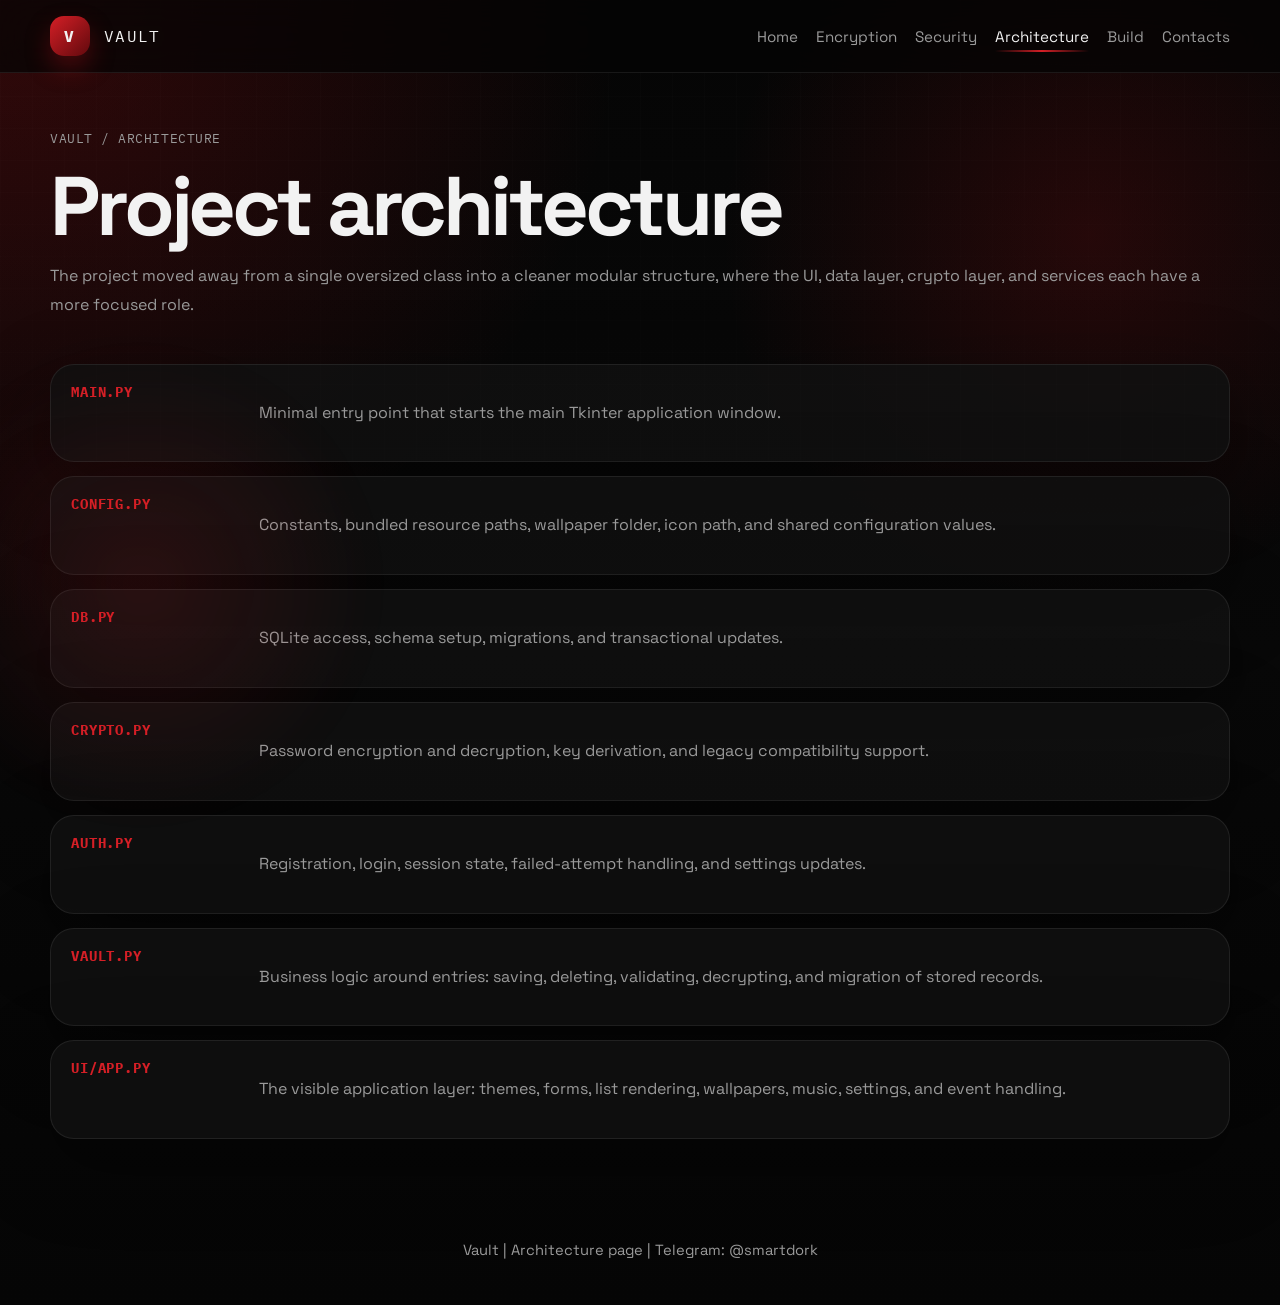
==== architecture.html @ 99ae50ad "Add Vault multi-page GitHub Pages site" ====
<!DOCTYPE html>
<html lang="en">
<head>
    <meta charset="UTF-8">
    <meta name="viewport" content="width=device-width, initial-scale=1.0">
    <meta name="description" content="Vault page about project architecture and modules.">
    <title>Vault | Architecture</title>
    <link rel="icon" type="image/x-icon" href="app.ico">
    <link rel="preconnect" href="https://fonts.googleapis.com">
    <link rel="preconnect" href="https://fonts.gstatic.com" crossorigin>
    <link href="https://fonts.googleapis.com/css2?family=Space+Grotesk:wght@400;500;700&family=IBM+Plex+Mono:wght@400;500;700&display=swap" rel="stylesheet">
    <link rel="stylesheet" href="styles.css">
</head>
<body>
    <header class="topbar">
        <div class="container topbar-inner">
            <a class="brand" href="index.html">
                <span class="brand-mark">V</span>
                <span>Vault</span>
            </a>
            <nav class="nav">
                <a href="index.html">Home</a>
                <a href="encryption.html">Encryption</a>
                <a href="security.html">Security</a>
                <a class="active" href="architecture.html">Architecture</a>
                <a href="build.html">Build</a>
                <a href="https://t.me/smartdork" target="_blank" rel="noopener noreferrer">Contacts</a>
            </nav>
        </div>
    </header>

    <main class="page">
        <div class="container">
            <div class="breadcrumb">Vault / Architecture</div>
            <h1 class="page-title">Project architecture</h1>
            <p class="lead">
                The project moved away from a single oversized class into a cleaner modular structure,
                where the UI, data layer, crypto layer, and services each have a more focused role.
            </p>

            <section class="content">
                <div class="timeline">
                    <article class="timeline-item">
                        <strong>main.py</strong>
                        <p>Minimal entry point that starts the main Tkinter application window.</p>
                    </article>
                    <article class="timeline-item">
                        <strong>config.py</strong>
                        <p>Constants, bundled resource paths, wallpaper folder, icon path, and shared configuration values.</p>
                    </article>
                    <article class="timeline-item">
                        <strong>db.py</strong>
                        <p>SQLite access, schema setup, migrations, and transactional updates.</p>
                    </article>
                    <article class="timeline-item">
                        <strong>crypto.py</strong>
                        <p>Password encryption and decryption, key derivation, and legacy compatibility support.</p>
                    </article>
                    <article class="timeline-item">
                        <strong>auth.py</strong>
                        <p>Registration, login, session state, failed-attempt handling, and settings updates.</p>
                    </article>
                    <article class="timeline-item">
                        <strong>vault.py</strong>
                        <p>Business logic around entries: saving, deleting, validating, decrypting, and migration of stored records.</p>
                    </article>
                    <article class="timeline-item">
                        <strong>ui/app.py</strong>
                        <p>The visible application layer: themes, forms, list rendering, wallpapers, music, settings, and event handling.</p>
                    </article>
                </div>
            </section>
        </div>
    </main>

    <footer>
        <div class="container">
            Vault | Architecture page | Telegram: @smartdork
        </div>
    </footer>
</body>
</html>
---- styles.css ----
:root {
    --bg: #050505;
    --bg-soft: #101010;
    --bg-panel: rgba(16, 16, 16, 0.88);
    --bg-panel-strong: rgba(10, 10, 10, 0.96);
    --text: #f2f2f2;
    --muted: #9a9a9a;
    --accent: #b31217;
    --accent-bright: #d51f26;
    --line: rgba(255, 255, 255, 0.08);
    --shadow: 0 24px 80px rgba(0, 0, 0, 0.45);
    --radius-xl: 32px;
    --radius-lg: 24px;
    --radius-md: 18px;
    --max-width: 1180px;
}

* {
    box-sizing: border-box;
}

html {
    scroll-behavior: smooth;
}

body {
    margin: 0;
    color: var(--text);
    background:
        radial-gradient(circle at top left, rgba(179, 18, 23, 0.26), transparent 34%),
        radial-gradient(circle at 85% 18%, rgba(179, 18, 23, 0.18), transparent 24%),
        linear-gradient(180deg, #050505 0%, #090909 50%, #050505 100%);
    font-family: "Space Grotesk", sans-serif;
    min-height: 100vh;
    overflow-x: hidden;
}

body::before {
    content: "";
    position: fixed;
    inset: 0;
    background-image:
        linear-gradient(rgba(255, 255, 255, 0.02) 1px, transparent 1px),
        linear-gradient(90deg, rgba(255, 255, 255, 0.02) 1px, transparent 1px);
    background-size: 32px 32px;
    pointer-events: none;
    mask-image: linear-gradient(180deg, rgba(0, 0, 0, 0.65), transparent 95%);
}

body::after {
    content: "";
    position: fixed;
    inset: auto auto 8% -8%;
    width: 38vw;
    height: 38vw;
    border-radius: 50%;
    background: radial-gradient(circle, rgba(213, 31, 38, 0.14), transparent 68%);
    filter: blur(18px);
    pointer-events: none;
    animation: driftGlow 14s ease-in-out infinite alternate;
}

a {
    color: inherit;
    text-decoration: none;
}

.container {
    width: min(calc(100% - 32px), var(--max-width));
    margin: 0 auto;
}

.topbar {
    position: sticky;
    top: 0;
    z-index: 20;
    backdrop-filter: blur(18px);
    background: rgba(5, 5, 5, 0.72);
    border-bottom: 1px solid var(--line);
}

.topbar-inner {
    display: flex;
    align-items: center;
    justify-content: space-between;
    gap: 20px;
    padding: 16px 0;
}

.brand {
    display: flex;
    align-items: center;
    gap: 14px;
    font-family: "IBM Plex Mono", monospace;
    letter-spacing: 0.08em;
    text-transform: uppercase;
}

.brand-mark {
    width: 40px;
    height: 40px;
    border-radius: 14px;
    display: grid;
    place-items: center;
    background: linear-gradient(135deg, var(--accent-bright), #61090d);
    box-shadow: 0 12px 24px rgba(179, 18, 23, 0.35);
    font-weight: 700;
    transition: transform 0.35s ease, box-shadow 0.35s ease;
}

.brand:hover .brand-mark {
    transform: rotate(-8deg) scale(1.08);
    box-shadow: 0 18px 34px rgba(213, 31, 38, 0.42);
}

.nav {
    display: flex;
    align-items: center;
    flex-wrap: wrap;
    gap: 18px;
    color: var(--muted);
    font-size: 0.95rem;
}

.nav a:hover,
.nav a.active {
    color: var(--text);
}

.nav a {
    position: relative;
    transition: color 0.25s ease;
}

.nav a::after {
    content: "";
    position: absolute;
    left: 0;
    bottom: -6px;
    width: 100%;
    height: 2px;
    transform: scaleX(0);
    transform-origin: left;
    background: linear-gradient(90deg, transparent, var(--accent-bright), transparent);
    transition: transform 0.25s ease;
}

.nav a:hover::after,
.nav a.active::after {
    transform: scaleX(1);
}

.page {
    padding: 56px 0 46px;
}

.hero {
    padding: 88px 0 54px;
}

.hero-shell,
.panel,
.card,
.timeline-item,
.contact-card,
.feature-card,
.stat {
    border: 1px solid var(--line);
    border-radius: var(--radius-lg);
    background: var(--bg-panel);
    box-shadow: var(--shadow);
}

.hero-shell {
    position: relative;
    overflow: hidden;
    border-radius: var(--radius-xl);
    background:
        linear-gradient(140deg, rgba(179, 18, 23, 0.18), rgba(5, 5, 5, 0.06) 28%, rgba(10, 10, 10, 0.94) 70%),
        var(--bg-panel-strong);
    padding: 42px;
}

.hero-shell::after {
    content: "";
    position: absolute;
    width: 420px;
    height: 420px;
    right: -120px;
    top: -120px;
    border-radius: 50%;
    background: radial-gradient(circle, rgba(213, 31, 38, 0.28), transparent 70%);
    pointer-events: none;
    animation: orbitGlow 12s linear infinite;
}

.hero-grid,
.two-col,
.feature-grid,
.stats,
.demo-shell,
.demo-fields {
    display: grid;
    gap: 18px;
}

.hero-grid {
    position: relative;
    z-index: 1;
    grid-template-columns: 1.45fr 0.9fr;
    gap: 28px;
    align-items: center;
}

.hero-copy {
    position: relative;
    z-index: 1;
}

.two-col {
    grid-template-columns: 1.05fr 0.95fr;
}

.feature-grid {
    grid-template-columns: repeat(3, 1fr);
}

.stats {
    grid-template-columns: repeat(4, 1fr);
    margin-top: 28px;
}

.demo-shell {
    grid-template-columns: 0.82fr 1.18fr;
    align-items: start;
}

.demo-sidebar {
    border: 1px solid var(--line);
    border-radius: var(--radius-lg);
    background: rgba(255, 255, 255, 0.03);
    box-shadow: var(--shadow);
    padding: 20px;
}

.demo-search {
    display: grid;
    gap: 10px;
    margin-bottom: 18px;
    color: var(--muted);
    font-size: 0.92rem;
}

.demo-search input {
    width: 100%;
    min-height: 48px;
    border-radius: 14px;
    border: 1px solid var(--line);
    background: rgba(255, 255, 255, 0.03);
    color: var(--text);
    padding: 0 16px;
    font: inherit;
    outline: none;
}

.demo-search input:focus {
    border-color: rgba(213, 31, 38, 0.6);
    box-shadow: 0 0 0 4px rgba(179, 18, 23, 0.14);
}

.vault-list {
    display: grid;
    gap: 12px;
}

.vault-item {
    width: 100%;
    display: grid;
    gap: 5px;
    text-align: left;
    padding: 16px;
    color: var(--text);
    background: rgba(255, 255, 255, 0.03);
    border: 1px solid var(--line);
    border-radius: 16px;
    cursor: pointer;
    transition: transform 0.25s ease, border-color 0.25s ease, background 0.25s ease, box-shadow 0.25s ease;
}

.vault-item:hover,
.vault-item.active {
    transform: translateY(-2px);
    border-color: rgba(213, 31, 38, 0.55);
    background: rgba(179, 18, 23, 0.1);
    box-shadow: 0 14px 28px rgba(179, 18, 23, 0.18);
}

.vault-item strong {
    font-size: 1rem;
}

.vault-item span {
    color: var(--muted);
    font-size: 0.9rem;
}

.demo-view {
    padding: 28px;
}

.demo-topline {
    display: flex;
    align-items: start;
    justify-content: space-between;
    gap: 16px;
    margin-bottom: 22px;
}

.strength-pill {
    display: inline-flex;
    align-items: center;
    min-height: 36px;
    padding: 0 14px;
    border-radius: 999px;
    border: 1px solid rgba(213, 31, 38, 0.28);
    background: rgba(179, 18, 23, 0.1);
    color: #ffd8da;
    font-family: "IBM Plex Mono", monospace;
    font-size: 0.82rem;
    text-transform: uppercase;
    letter-spacing: 0.08em;
}

.demo-fields {
    grid-template-columns: repeat(2, 1fr);
    margin-bottom: 22px;
}

.demo-field {
    border: 1px solid var(--line);
    border-radius: 18px;
    background: rgba(255, 255, 255, 0.03);
    padding: 18px;
}

.demo-field span {
    display: block;
    margin-bottom: 10px;
    color: var(--muted);
    font-size: 0.9rem;
}

.demo-field strong {
    font-size: 1rem;
    line-height: 1.6;
}

.password-row {
    display: flex;
    align-items: center;
    justify-content: space-between;
    gap: 14px;
}

.button-small {
    min-height: 40px;
    padding: 0 16px;
    font-size: 0.88rem;
}

.demo-actions {
    display: flex;
    flex-wrap: wrap;
    gap: 14px;
    margin-bottom: 18px;
}

.demo-terminal pre {
    min-height: 130px;
}

.eyebrow,
.section-tag,
.feature-kicker {
    font-family: "IBM Plex Mono", monospace;
}

.eyebrow {
    display: inline-flex;
    align-items: center;
    gap: 10px;
    padding: 10px 14px;
    border-radius: 999px;
    border: 1px solid rgba(213, 31, 38, 0.28);
    background: rgba(179, 18, 23, 0.1);
    color: #ffd8da;
    font-size: 0.84rem;
    letter-spacing: 0.04em;
}

h1 {
    margin: 18px 0;
    font-size: clamp(2.8rem, 7vw, 5.2rem);
    line-height: 0.95;
    letter-spacing: -0.05em;
}

h2 {
    margin: 0;
    font-size: clamp(1.9rem, 4vw, 3rem);
    letter-spacing: -0.04em;
}

h3 {
    margin-top: 0;
    font-size: 1.2rem;
}

.lead,
.section-copy,
.card p,
.feature-card p,
.timeline-item p,
.contact-card p,
.content p,
.content li {
    color: var(--muted);
    line-height: 1.8;
}

.hero p {
    max-width: 660px;
    color: #d1d1d1;
    font-size: 1.06rem;
    line-height: 1.8;
    margin: 0 0 28px;
}

.hero-actions,
.button-row {
    display: flex;
    flex-wrap: wrap;
    gap: 14px;
}

.button {
    display: inline-flex;
    align-items: center;
    justify-content: center;
    min-height: 50px;
    padding: 0 22px;
    border-radius: 16px;
    border: 1px solid transparent;
    font-weight: 700;
    position: relative;
    overflow: hidden;
    transition: transform 0.24s ease, border-color 0.24s ease, background 0.24s ease, box-shadow 0.24s ease;
}

.button:hover {
    transform: translateY(-3px) scale(1.01);
}

.button::before {
    content: "";
    position: absolute;
    inset: 0;
    background: linear-gradient(120deg, transparent 25%, rgba(255, 255, 255, 0.18) 50%, transparent 75%);
    transform: translateX(-120%);
    transition: transform 0.6s ease;
}

.button:hover::before {
    transform: translateX(120%);
}

.button-primary {
    background: linear-gradient(135deg, var(--accent), var(--accent-bright));
    box-shadow: 0 16px 34px rgba(179, 18, 23, 0.3);
}

.button-primary:hover {
    box-shadow: 0 22px 44px rgba(213, 31, 38, 0.38);
}

.button-secondary {
    border-color: var(--line);
    background: rgba(255, 255, 255, 0.03);
    color: var(--text);
}

.button-secondary:hover {
    border-color: rgba(213, 31, 38, 0.5);
    box-shadow: 0 14px 28px rgba(213, 31, 38, 0.12);
}

.panel,
.card,
.feature-card,
.stat,
.contact-card {
    padding: 24px;
    transition: transform 0.28s ease, border-color 0.28s ease, box-shadow 0.28s ease, background 0.28s ease;
}

.panel:hover,
.card:hover,
.feature-card:hover,
.stat:hover,
.contact-card:hover,
.demo-sidebar:hover {
    border-color: rgba(213, 31, 38, 0.32);
    box-shadow: 0 28px 90px rgba(0, 0, 0, 0.5);
}

.terminal {
    border-radius: 20px;
    overflow: hidden;
    border: 1px solid rgba(255, 255, 255, 0.08);
    background: #090909;
    box-shadow: inset 0 1px 0 rgba(255, 255, 255, 0.05);
    position: relative;
}

.terminal::after {
    content: "";
    position: absolute;
    inset: 0;
    background: linear-gradient(180deg, rgba(255, 255, 255, 0.02), transparent 35%);
    pointer-events: none;
}

.terminal-head {
    display: flex;
    gap: 8px;
    padding: 14px 16px;
    border-bottom: 1px solid rgba(255, 255, 255, 0.06);
    background: rgba(255, 255, 255, 0.03);
}

.terminal-head span {
    width: 10px;
    height: 10px;
    border-radius: 50%;
    background: rgba(255, 255, 255, 0.2);
}

.terminal pre {
    margin: 0;
    padding: 22px;
    color: #f4f4f4;
    font-family: "IBM Plex Mono", monospace;
    font-size: 0.88rem;
    line-height: 1.8;
    white-space: pre-wrap;
}

.section,
.content {
    padding: 28px 0;
}

.section-header {
    display: flex;
    align-items: end;
    justify-content: space-between;
    gap: 24px;
    margin-bottom: 24px;
}

.section-tag,
.feature-kicker {
    color: var(--accent-bright);
    font-size: 0.82rem;
    text-transform: uppercase;
    letter-spacing: 0.14em;
    margin-bottom: 10px;
}

.card ul,
.feature-card ul,
.content ul {
    margin: 12px 0 0;
    padding-left: 18px;
}

.timeline {
    display: grid;
    gap: 14px;
}

.timeline-item {
    padding: 18px 20px;
    display: grid;
    grid-template-columns: 170px 1fr;
    gap: 18px;
    align-items: start;
}

.timeline-item strong {
    color: var(--accent-bright);
    font-family: "IBM Plex Mono", monospace;
    font-size: 0.88rem;
    letter-spacing: 0.06em;
    text-transform: uppercase;
}

.contact-card {
    display: flex;
    align-items: center;
    justify-content: space-between;
    gap: 24px;
    overflow: hidden;
    position: relative;
}

.contact-card::before {
    content: "";
    position: absolute;
    inset: auto -100px -120px auto;
    width: 300px;
    height: 300px;
    border-radius: 50%;
    background: radial-gradient(circle, rgba(179, 18, 23, 0.25), transparent 72%);
    pointer-events: none;
}

.contact-card > * {
    position: relative;
    z-index: 1;
}

.page-title {
    margin-bottom: 10px;
}

.breadcrumb {
    color: var(--muted);
    font-family: "IBM Plex Mono", monospace;
    font-size: 0.84rem;
    letter-spacing: 0.04em;
    text-transform: uppercase;
    margin-bottom: 20px;
}

footer {
    padding: 28px 0 46px;
    color: var(--muted);
    text-align: center;
    font-size: 0.92rem;
}

.reveal {
    opacity: 0;
    transform: translateY(34px);
    transition: opacity 0.75s ease, transform 0.75s cubic-bezier(0.2, 0.7, 0.2, 1);
}

.reveal.is-visible {
    opacity: 1;
    transform: translateY(0);
}

.reveal-delay-1 {
    transition-delay: 0.08s;
}

.reveal-delay-2 {
    transition-delay: 0.16s;
}

.reveal-delay-3 {
    transition-delay: 0.24s;
}

.reveal-delay-4 {
    transition-delay: 0.32s;
}

.floating-panel {
    animation: floatCard 6.5s ease-in-out infinite;
}

.tilt-card {
    transform-style: preserve-3d;
    will-change: transform;
}

@keyframes driftGlow {
    0% {
        transform: translate3d(0, 0, 0) scale(1);
    }
    100% {
        transform: translate3d(12vw, -4vh, 0) scale(1.12);
    }
}

@keyframes orbitGlow {
    0% {
        transform: rotate(0deg) scale(1);
    }
    50% {
        transform: rotate(180deg) scale(1.05);
    }
    100% {
        transform: rotate(360deg) scale(1);
    }
}

@keyframes floatCard {
    0%,
    100% {
        transform: translateY(0);
    }
    50% {
        transform: translateY(-8px);
    }
}

@media (max-width: 1024px) {
    .hero-grid,
    .two-col,
    .feature-grid,
    .demo-shell {
        grid-template-columns: 1fr;
    }

    .stats {
        grid-template-columns: repeat(2, 1fr);
    }

    .floating-panel {
        animation-duration: 7.5s;
    }
}

@media (max-width: 720px) {
    .hero {
        padding-top: 54px;
    }

    .hero-shell,
    .panel,
    .card,
    .feature-card,
    .contact-card,
    .stat {
        padding: 22px;
    }

    .nav {
        display: none;
    }

    .stats {
        grid-template-columns: 1fr;
    }

    .section-header,
    .contact-card,
    .timeline-item,
    .demo-fields {
        grid-template-columns: 1fr;
        display: grid;
    }

    .timeline-item {
        gap: 10px;
    }

    .password-row,
    .demo-topline {
        flex-direction: column;
        align-items: start;
    }

    body::after {
        width: 70vw;
        height: 70vw;
    }
}
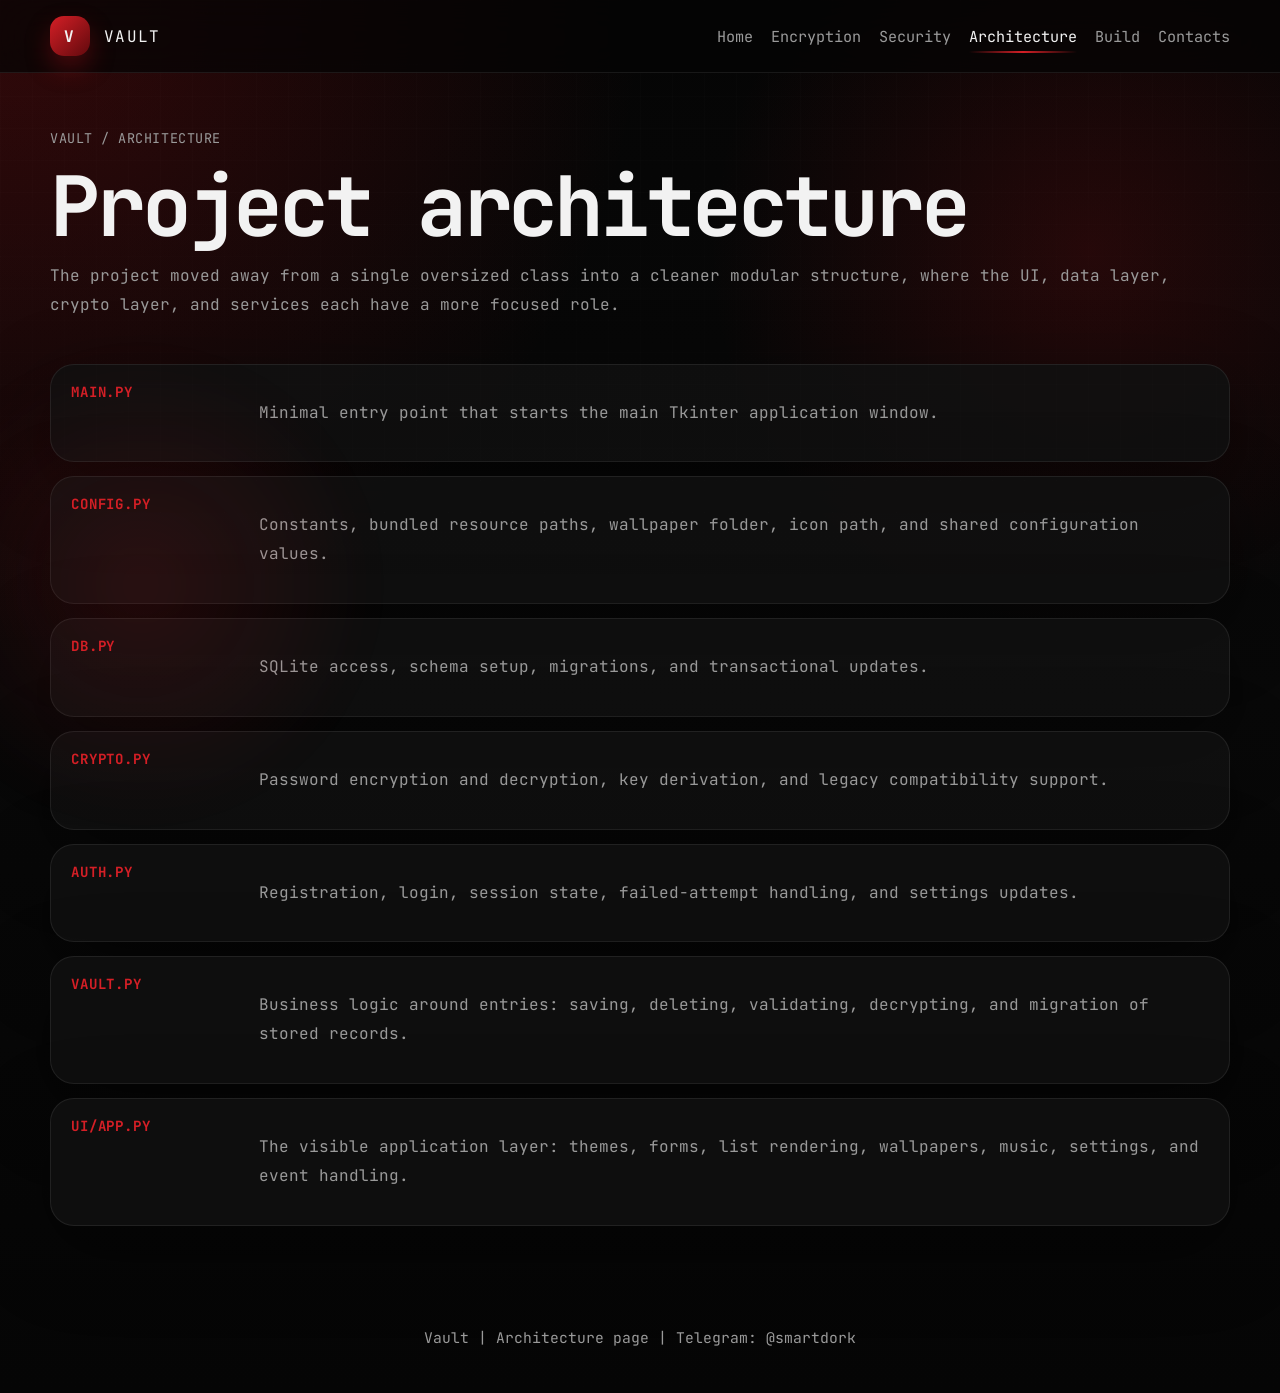
==== commit b59ec5a0: "Switch site font to JetBrains Mono" ====
--- a/architecture.html
+++ b/architecture.html
@@ -8,7 +8,7 @@
     <link rel="icon" type="image/x-icon" href="app.ico">
     <link rel="preconnect" href="https://fonts.googleapis.com">
     <link rel="preconnect" href="https://fonts.gstatic.com" crossorigin>
-    <link href="https://fonts.googleapis.com/css2?family=Space+Grotesk:wght@400;500;700&family=IBM+Plex+Mono:wght@400;500;700&display=swap" rel="stylesheet">
+    <link href="https://fonts.googleapis.com/css2?family=JetBrains+Mono:wght@400;500;700;800&display=swap" rel="stylesheet">
     <link rel="stylesheet" href="styles.css">
 </head>
 <body>
--- a/styles.css
+++ b/styles.css
@@ -30,7 +30,7 @@
         radial-gradient(circle at top left, rgba(179, 18, 23, 0.26), transparent 34%),
         radial-gradient(circle at 85% 18%, rgba(179, 18, 23, 0.18), transparent 24%),
         linear-gradient(180deg, #050505 0%, #090909 50%, #050505 100%);
-    font-family: "Space Grotesk", sans-serif;
+    font-family: "JetBrains Mono", monospace;
     min-height: 100vh;
     overflow-x: hidden;
 }
@@ -91,7 +91,7 @@
     display: flex;
     align-items: center;
     gap: 14px;
-    font-family: "IBM Plex Mono", monospace;
+    font-family: "JetBrains Mono", monospace;
     letter-spacing: 0.08em;
     text-transform: uppercase;
 }
@@ -325,7 +325,7 @@
     border: 1px solid rgba(213, 31, 38, 0.28);
     background: rgba(179, 18, 23, 0.1);
     color: #ffd8da;
-    font-family: "IBM Plex Mono", monospace;
+    font-family: "JetBrains Mono", monospace;
     font-size: 0.82rem;
     text-transform: uppercase;
     letter-spacing: 0.08em;
@@ -382,7 +382,7 @@
 .eyebrow,
 .section-tag,
 .feature-kicker {
-    font-family: "IBM Plex Mono", monospace;
+    font-family: "JetBrains Mono", monospace;
 }
 
 .eyebrow {
@@ -549,7 +549,7 @@
     margin: 0;
     padding: 22px;
     color: #f4f4f4;
-    font-family: "IBM Plex Mono", monospace;
+    font-family: "JetBrains Mono", monospace;
     font-size: 0.88rem;
     line-height: 1.8;
     white-space: pre-wrap;
@@ -599,7 +599,7 @@
 
 .timeline-item strong {
     color: var(--accent-bright);
-    font-family: "IBM Plex Mono", monospace;
+    font-family: "JetBrains Mono", monospace;
     font-size: 0.88rem;
     letter-spacing: 0.06em;
     text-transform: uppercase;
@@ -636,7 +636,7 @@
 
 .breadcrumb {
     color: var(--muted);
-    font-family: "IBM Plex Mono", monospace;
+    font-family: "JetBrains Mono", monospace;
     font-size: 0.84rem;
     letter-spacing: 0.04em;
     text-transform: uppercase;
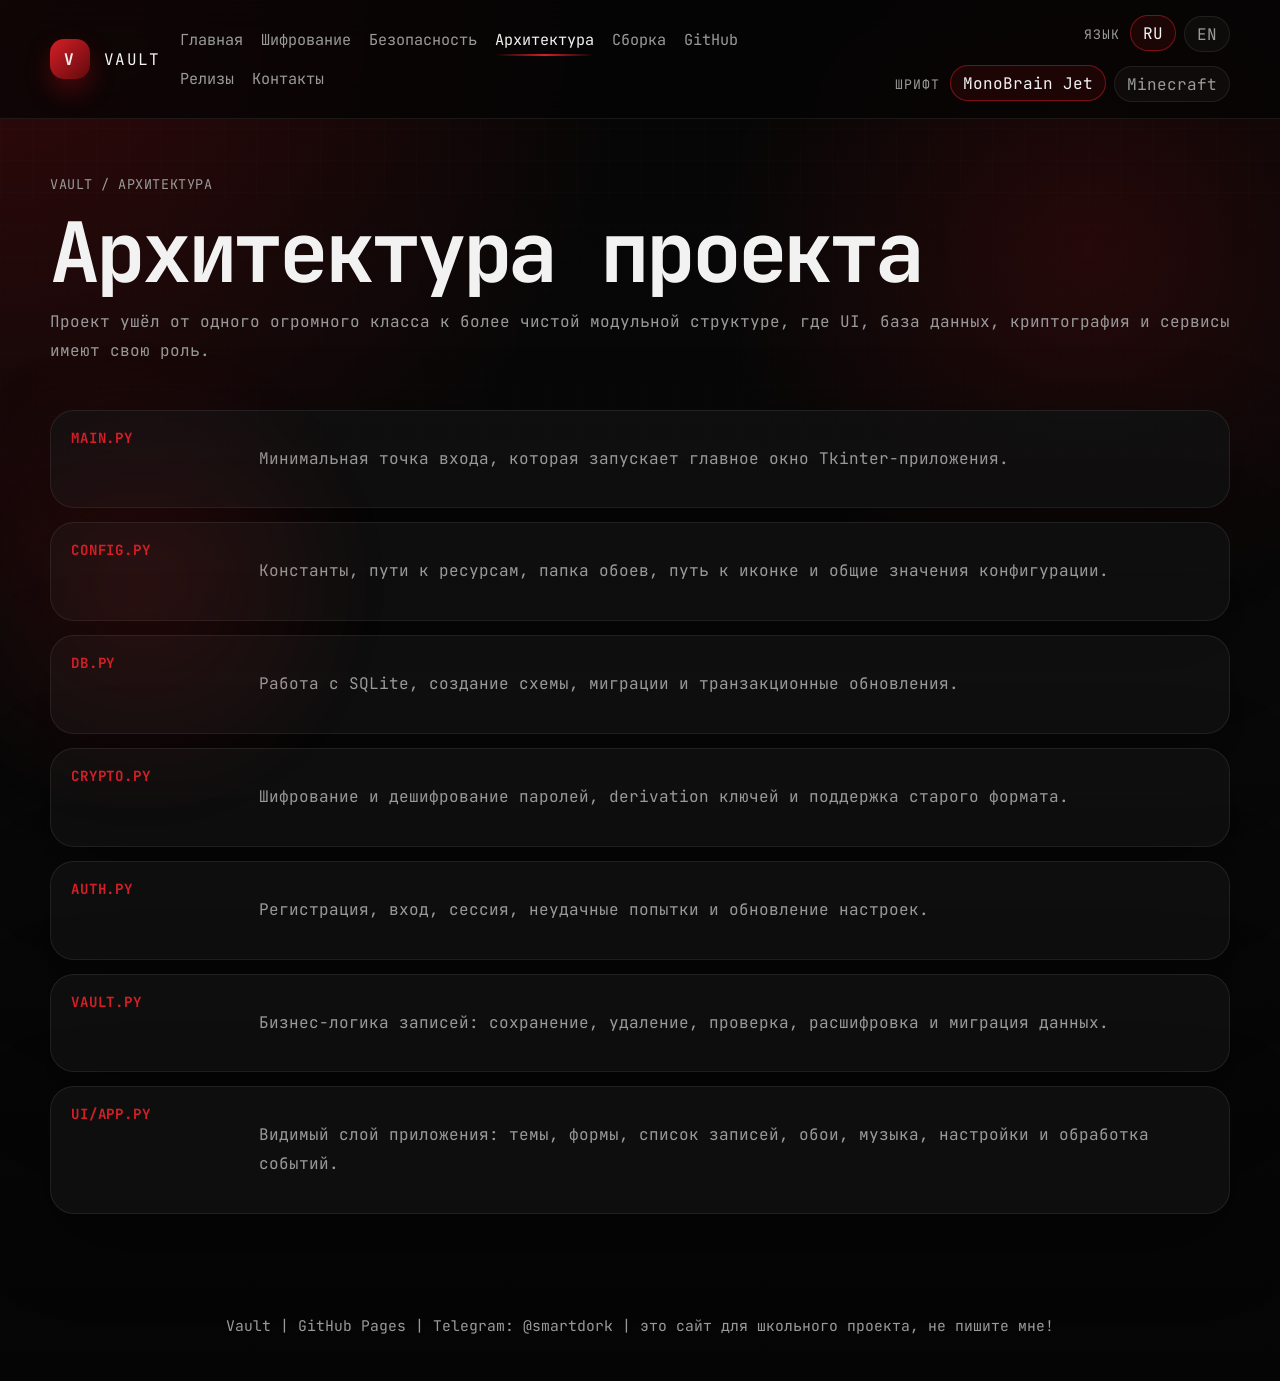
==== commit 5d8431f4: "Add bilingual site controls and project links" ====
--- a/architecture.html
+++ b/architecture.html
@@ -1,5 +1,5 @@
 <!DOCTYPE html>
-<html lang="en">
+<html lang="ru">
 <head>
     <meta charset="UTF-8">
     <meta name="viewport" content="width=device-width, initial-scale=1.0">
@@ -11,7 +11,7 @@
     <link href="https://fonts.googleapis.com/css2?family=JetBrains+Mono:wght@400;500;700;800&display=swap" rel="stylesheet">
     <link rel="stylesheet" href="styles.css">
 </head>
-<body>
+<body class="font-jetbrains">
     <header class="topbar">
         <div class="container topbar-inner">
             <a class="brand" href="index.html">
@@ -19,54 +19,69 @@
                 <span>Vault</span>
             </a>
             <nav class="nav">
-                <a href="index.html">Home</a>
-                <a href="encryption.html">Encryption</a>
-                <a href="security.html">Security</a>
-                <a class="active" href="architecture.html">Architecture</a>
-                <a href="build.html">Build</a>
-                <a href="https://t.me/smartdork" target="_blank" rel="noopener noreferrer">Contacts</a>
+                <a href="index.html" data-i18n="nav_home">Главная</a>
+                <a href="encryption.html" data-i18n="nav_encryption">Шифрование</a>
+                <a href="security.html" data-i18n="nav_security">Безопасность</a>
+                <a class="active" href="architecture.html" data-i18n="nav_architecture">Архитектура</a>
+                <a href="build.html" data-i18n="nav_build">Сборка</a>
+                <a href="https://github.com/alexcrazy226/Vault" target="_blank" rel="noopener noreferrer" data-i18n="nav_github">GitHub</a>
+                <a href="https://github.com/alexcrazy226/Vault/releases" target="_blank" rel="noopener noreferrer" data-i18n="nav_releases">Релизы</a>
+                <a href="https://t.me/smartdork" target="_blank" rel="noopener noreferrer" data-i18n="nav_contacts">Контакты</a>
             </nav>
+            <div class="topbar-controls">
+                <div class="control-group">
+                    <span class="control-label" data-i18n="control_language">Язык</span>
+                    <div class="toggle-row">
+                        <button class="toggle-chip is-active" type="button" data-language-button="ru">RU</button>
+                        <button class="toggle-chip" type="button" data-language-button="en">EN</button>
+                    </div>
+                </div>
+                <div class="control-group">
+                    <span class="control-label" data-i18n="control_font">Шрифт</span>
+                    <div class="toggle-row">
+                        <button class="toggle-chip is-active" type="button" data-font-button="jetbrains" data-i18n="font_jetbrains">MonoBrain Jet</button>
+                        <button class="toggle-chip" type="button" data-font-button="minecraft" data-i18n="font_minecraft">Minecraft</button>
+                    </div>
+                </div>
+            </div>
         </div>
     </header>
 
     <main class="page">
         <div class="container">
-            <div class="breadcrumb">Vault / Architecture</div>
-            <h1 class="page-title">Project architecture</h1>
-            <p class="lead">
-                The project moved away from a single oversized class into a cleaner modular structure,
-                where the UI, data layer, crypto layer, and services each have a more focused role.
-            </p>
+            <div class="breadcrumb" data-i18n="architecture_breadcrumb">Vault / Архитектура</div>
+            <h1 class="page-title" data-i18n="architecture_title">Архитектура проекта</h1>
+            <p class="lead" data-i18n="architecture_lead">Проект ушёл от одного огромного класса к более чистой модульной структуре, где UI, база данных, криптография и сервисы имеют свою роль.</p>
 
             <section class="content">
                 <div class="timeline">
                     <article class="timeline-item">
                         <strong>main.py</strong>
-                        <p>Minimal entry point that starts the main Tkinter application window.</p>
+                        <p data-i18n="architecture_main">Минимальная точка входа, которая запускает главное окно Tkinter-приложения.</p>
                     </article>
                     <article class="timeline-item">
                         <strong>config.py</strong>
-                        <p>Constants, bundled resource paths, wallpaper folder, icon path, and shared configuration values.</p>
+                        <p data-i18n="architecture_config">Константы, пути к ресурсам, папка обоев, путь к иконке и общие значения конфигурации.</p>
                     </article>
                     <article class="timeline-item">
                         <strong>db.py</strong>
-                        <p>SQLite access, schema setup, migrations, and transactional updates.</p>
+                        <p data-i18n="architecture_db">Работа с SQLite, создание схемы, миграции и транзакционные обновления.</p>
                     </article>
                     <article class="timeline-item">
                         <strong>crypto.py</strong>
-                        <p>Password encryption and decryption, key derivation, and legacy compatibility support.</p>
+                        <p data-i18n="architecture_crypto">Шифрование и дешифрование паролей, derivation ключей и поддержка старого формата.</p>
                     </article>
                     <article class="timeline-item">
                         <strong>auth.py</strong>
-                        <p>Registration, login, session state, failed-attempt handling, and settings updates.</p>
+                        <p data-i18n="architecture_auth">Регистрация, вход, сессия, неудачные попытки и обновление настроек.</p>
                     </article>
                     <article class="timeline-item">
                         <strong>vault.py</strong>
-                        <p>Business logic around entries: saving, deleting, validating, decrypting, and migration of stored records.</p>
+                        <p data-i18n="architecture_vault">Бизнес-логика записей: сохранение, удаление, проверка, расшифровка и миграция данных.</p>
                     </article>
                     <article class="timeline-item">
                         <strong>ui/app.py</strong>
-                        <p>The visible application layer: themes, forms, list rendering, wallpapers, music, settings, and event handling.</p>
+                        <p data-i18n="architecture_ui">Видимый слой приложения: темы, формы, список записей, обои, музыка, настройки и обработка событий.</p>
                     </article>
                 </div>
             </section>
@@ -74,9 +89,8 @@
     </main>
 
     <footer>
-        <div class="container">
-            Vault | Architecture page | Telegram: @smartdork
-        </div>
+        <div class="container" data-i18n="footer_note">Vault | GitHub Pages | Telegram: @smartdork | это сайт для школьного проекта, не пишите мне!</div>
     </footer>
+    <script src="script.js"></script>
 </body>
 </html>
--- a/styles.css
+++ b/styles.css
@@ -13,6 +13,14 @@
     --radius-lg: 24px;
     --radius-md: 18px;
     --max-width: 1180px;
+    --site-font: "JetBrains Mono", monospace;
+    --site-font-display: "JetBrains Mono", monospace;
+}
+
+@font-face {
+    font-family: "Minecraft";
+    src: url("minecraft.ttf") format("truetype");
+    font-display: swap;
 }
 
 * {
@@ -30,9 +38,19 @@
         radial-gradient(circle at top left, rgba(179, 18, 23, 0.26), transparent 34%),
         radial-gradient(circle at 85% 18%, rgba(179, 18, 23, 0.18), transparent 24%),
         linear-gradient(180deg, #050505 0%, #090909 50%, #050505 100%);
-    font-family: "JetBrains Mono", monospace;
+    font-family: var(--site-font);
     min-height: 100vh;
     overflow-x: hidden;
+}
+
+body.font-minecraft {
+    --site-font: "Minecraft", "JetBrains Mono", monospace;
+    --site-font-display: "Minecraft", "JetBrains Mono", monospace;
+}
+
+body.font-jetbrains {
+    --site-font: "JetBrains Mono", monospace;
+    --site-font-display: "JetBrains Mono", monospace;
 }
 
 body::before {
@@ -91,7 +109,7 @@
     display: flex;
     align-items: center;
     gap: 14px;
-    font-family: "JetBrains Mono", monospace;
+    font-family: var(--site-font-display);
     letter-spacing: 0.08em;
     text-transform: uppercase;
 }
@@ -150,6 +168,53 @@
     transform: scaleX(1);
 }
 
+.topbar-controls {
+    display: flex;
+    align-items: center;
+    flex-wrap: wrap;
+    justify-content: end;
+    gap: 14px;
+}
+
+.control-group {
+    display: flex;
+    align-items: center;
+    gap: 10px;
+}
+
+.control-label {
+    color: var(--muted);
+    font-size: 0.82rem;
+    text-transform: uppercase;
+    letter-spacing: 0.08em;
+}
+
+.toggle-row {
+    display: flex;
+    gap: 8px;
+    flex-wrap: wrap;
+}
+
+.toggle-chip {
+    min-height: 36px;
+    padding: 0 12px;
+    border-radius: 999px;
+    border: 1px solid var(--line);
+    background: rgba(255, 255, 255, 0.03);
+    color: var(--muted);
+    font: inherit;
+    cursor: pointer;
+    transition: transform 0.2s ease, border-color 0.2s ease, color 0.2s ease, background 0.2s ease;
+}
+
+.toggle-chip:hover,
+.toggle-chip.is-active {
+    transform: translateY(-1px);
+    border-color: rgba(213, 31, 38, 0.5);
+    color: var(--text);
+    background: rgba(179, 18, 23, 0.12);
+}
+
 .page {
     padding: 56px 0 46px;
 }
@@ -223,6 +288,10 @@
 
 .feature-grid {
     grid-template-columns: repeat(3, 1fr);
+}
+
+.utility-grid {
+    margin-top: 6px;
 }
 
 .stats {
@@ -325,7 +394,7 @@
     border: 1px solid rgba(213, 31, 38, 0.28);
     background: rgba(179, 18, 23, 0.1);
     color: #ffd8da;
-    font-family: "JetBrains Mono", monospace;
+    font-family: var(--site-font-display);
     font-size: 0.82rem;
     text-transform: uppercase;
     letter-spacing: 0.08em;
@@ -382,7 +451,7 @@
 .eyebrow,
 .section-tag,
 .feature-kicker {
-    font-family: "JetBrains Mono", monospace;
+    font-family: var(--site-font-display);
 }
 
 .eyebrow {
@@ -549,7 +618,7 @@
     margin: 0;
     padding: 22px;
     color: #f4f4f4;
-    font-family: "JetBrains Mono", monospace;
+    font-family: var(--site-font-display);
     font-size: 0.88rem;
     line-height: 1.8;
     white-space: pre-wrap;
@@ -599,7 +668,7 @@
 
 .timeline-item strong {
     color: var(--accent-bright);
-    font-family: "JetBrains Mono", monospace;
+    font-family: var(--site-font-display);
     font-size: 0.88rem;
     letter-spacing: 0.06em;
     text-transform: uppercase;
@@ -630,13 +699,18 @@
     z-index: 1;
 }
 
+.project-warning {
+    color: #ffd8da;
+    font-size: 0.92rem;
+}
+
 .page-title {
     margin-bottom: 10px;
 }
 
 .breadcrumb {
     color: var(--muted);
-    font-family: "JetBrains Mono", monospace;
+    font-family: var(--site-font-display);
     font-size: 0.84rem;
     letter-spacing: 0.04em;
     text-transform: uppercase;
@@ -714,6 +788,17 @@
     }
     50% {
         transform: translateY(-8px);
+    }
+}
+
+@media (max-width: 1180px) {
+    .topbar-inner {
+        align-items: start;
+        flex-direction: column;
+    }
+
+    .topbar-controls {
+        justify-content: start;
     }
 }
 
@@ -769,7 +854,8 @@
     }
 
     .password-row,
-    .demo-topline {
+    .demo-topline,
+    .control-group {
         flex-direction: column;
         align-items: start;
     }
